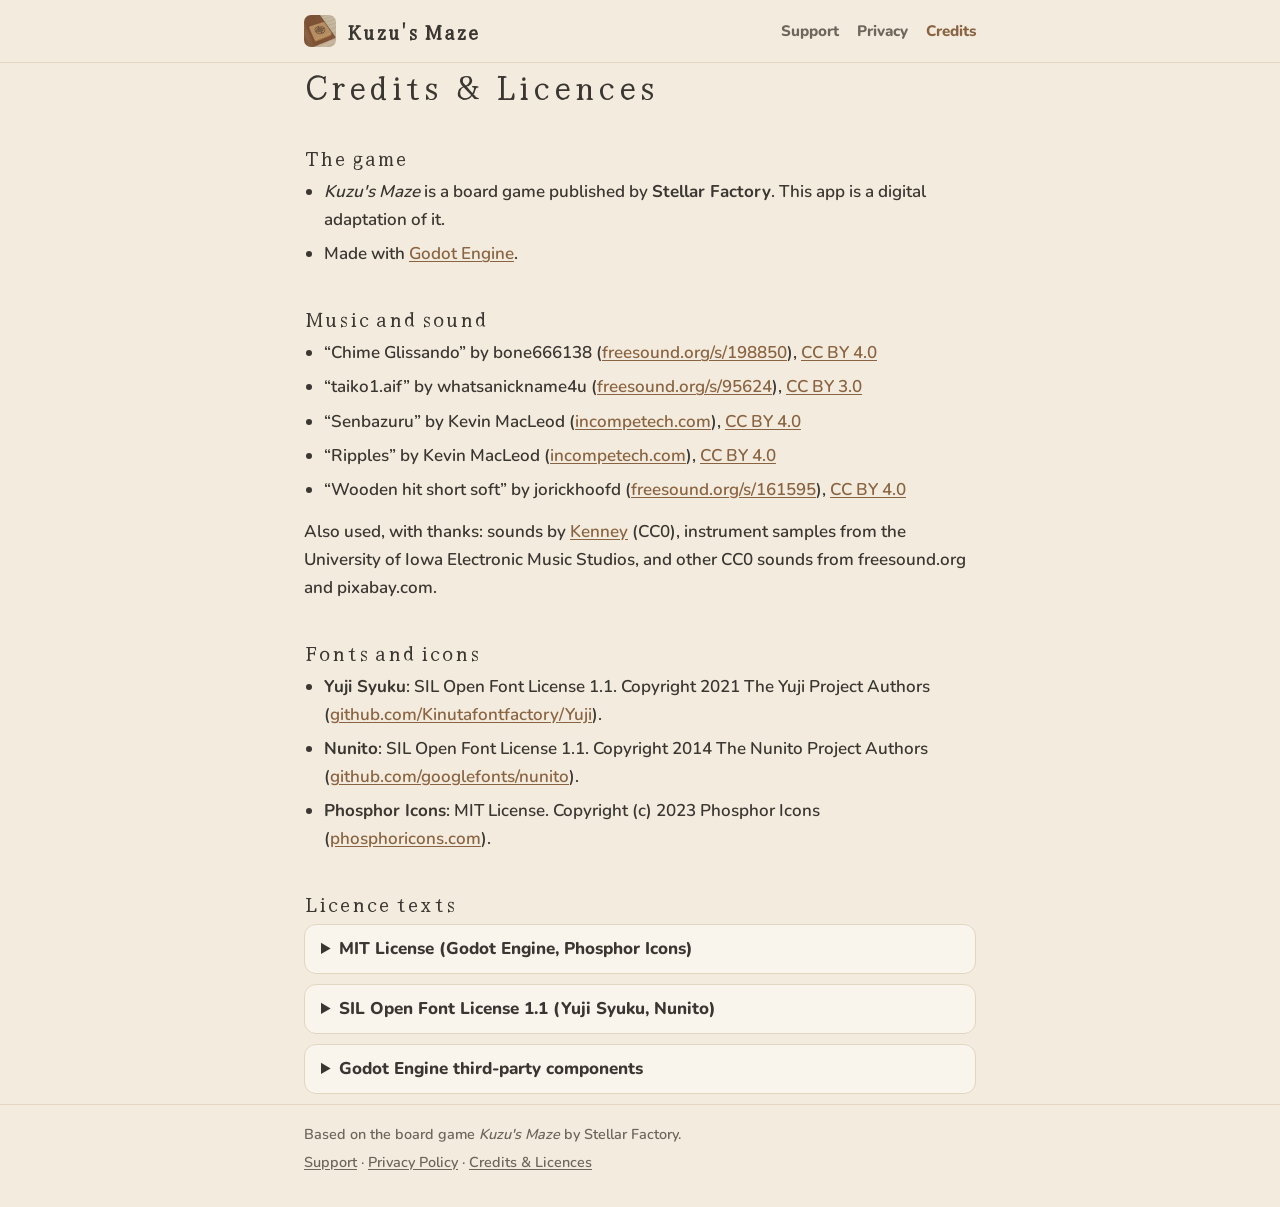
==== credits.html @ b376c998 "Add Kuzu's Maze website for GitHub Pages Static landing, privacy policy, support and credits pages f" ====
<!doctype html>
<html lang="en">
<head>
  <meta charset="utf-8">
  <meta name="viewport" content="width=device-width, initial-scale=1">
  <title>Credits &amp; Licences · Kuzu's Maze</title>
  <meta name="description" content="Credits and third-party licences for the Kuzu's Maze mobile game.">
  <link rel="icon" href="assets/favicon.png">
  <link rel="apple-touch-icon" href="assets/apple-touch-icon.png">
  <link rel="stylesheet" href="style.css">
</head>
<body>
  <header class="site">
    <div class="wrap">
      <a class="brand" href="./"><img src="assets/favicon.png" alt="">Kuzu's Maze</a>
      <nav>
        <a href="support.html">Support</a>
        <a href="privacy.html">Privacy</a>
        <a href="credits.html" aria-current="page">Credits</a>
      </nav>
    </div>
  </header>

  <main class="wrap">
    <h1>Credits &amp; Licences</h1>
    <!-- Keep in sync with Godot/assets/licenses/ (the in-app Licenses screen). -->

    <h2>The game</h2>
    <ul>
      <!-- TODO: add the original designer name(s) once Stellar Factory confirms the credits wording. -->
      <li><em>Kuzu's Maze</em> is a board game published by <strong>Stellar Factory</strong>. This app is a digital adaptation of it.</li>
      <!-- TODO: <li>Digital adaptation by <strong>[studio / developer name]</strong>.</li> -->
      <li>Made with <a href="https://godotengine.org">Godot Engine</a>.</li>
    </ul>

    <h2>Music and sound</h2>
    <ul>
      <li>“Chime Glissando” by bone666138 (<a href="https://freesound.org/s/198850/">freesound.org/s/198850</a>), <a href="https://creativecommons.org/licenses/by/4.0/">CC BY 4.0</a></li>
      <li>“taiko1.aif” by whatsanickname4u (<a href="https://freesound.org/s/95624/">freesound.org/s/95624</a>), <a href="https://creativecommons.org/licenses/by/3.0/">CC BY 3.0</a></li>
      <li>“Senbazuru” by Kevin MacLeod (<a href="https://incompetech.com">incompetech.com</a>), <a href="https://creativecommons.org/licenses/by/4.0/">CC BY 4.0</a></li>
      <li>“Ripples” by Kevin MacLeod (<a href="https://incompetech.com">incompetech.com</a>), <a href="https://creativecommons.org/licenses/by/4.0/">CC BY 4.0</a></li>
      <li>“Wooden hit short soft” by jorickhoofd (<a href="https://freesound.org/s/161595/">freesound.org/s/161595</a>), <a href="https://creativecommons.org/licenses/by/4.0/">CC BY 4.0</a></li>
    </ul>
    <p>Also used, with thanks: sounds by <a href="https://kenney.nl">Kenney</a> (CC0), instrument samples from the University of Iowa Electronic Music Studios, and other CC0 sounds from freesound.org and pixabay.com.</p>

    <h2>Fonts and icons</h2>
    <ul>
      <li><strong>Yuji Syuku</strong>: SIL Open Font License 1.1. Copyright 2021 The Yuji Project Authors (<a href="https://github.com/Kinutafontfactory/Yuji">github.com/Kinutafontfactory/Yuji</a>).</li>
      <li><strong>Nunito</strong>: SIL Open Font License 1.1. Copyright 2014 The Nunito Project Authors (<a href="https://github.com/googlefonts/nunito">github.com/googlefonts/nunito</a>).</li>
      <li><strong>Phosphor Icons</strong>: MIT License. Copyright (c) 2023 Phosphor Icons (<a href="https://phosphoricons.com">phosphoricons.com</a>).</li>
    </ul>

    <h2>Licence texts</h2>
    <details>
      <summary>MIT License (Godot Engine, Phosphor Icons)</summary>
<pre>Godot Engine:
Copyright (c) 2014-present Godot Engine contributors (see AUTHORS.md).
Copyright (c) 2007-2014 Juan Linietsky, Ariel Manzur.

Phosphor Icons:
Copyright (c) 2023 Phosphor Icons

Permission is hereby granted, free of charge, to any person obtaining a copy
of this software and associated documentation files (the "Software"), to deal
in the Software without restriction, including without limitation the rights
to use, copy, modify, merge, publish, distribute, sublicense, and/or sell
copies of the Software, and to permit persons to whom the Software is
furnished to do so, subject to the following conditions:

The above copyright notice and this permission notice shall be included in all
copies or substantial portions of the Software.

THE SOFTWARE IS PROVIDED "AS IS", WITHOUT WARRANTY OF ANY KIND, EXPRESS OR
IMPLIED, INCLUDING BUT NOT LIMITED TO THE WARRANTIES OF MERCHANTABILITY,
FITNESS FOR A PARTICULAR PURPOSE AND NONINFRINGEMENT. IN NO EVENT SHALL THE
AUTHORS OR COPYRIGHT HOLDERS BE LIABLE FOR ANY CLAIM, DAMAGES OR OTHER
LIABILITY, WHETHER IN AN ACTION OF CONTRACT, TORT OR OTHERWISE, ARISING FROM,
OUT OF OR IN CONNECTION WITH THE SOFTWARE OR THE USE OR OTHER DEALINGS IN THE
SOFTWARE.</pre>
    </details>
    <details>
      <summary>SIL Open Font License 1.1 (Yuji Syuku, Nunito)</summary>
<pre>PREAMBLE
The goals of the Open Font License (OFL) are to stimulate worldwide
development of collaborative font projects, to support the font creation
efforts of academic and linguistic communities, and to provide a free and
open framework in which fonts may be shared and improved in partnership
with others.

The OFL allows the licensed fonts to be used, studied, modified and
redistributed freely as long as they are not sold by themselves. The
fonts, including any derivative works, can be bundled, embedded,
redistributed and/or sold with any software provided that any reserved
names are not used by derivative works. The fonts and derivatives,
however, cannot be released under any other type of license. The
requirement for fonts to remain under this license does not apply
to any document created using the fonts or their derivatives.

DEFINITIONS
"Font Software" refers to the set of files released by the Copyright
Holder(s) under this license and clearly marked as such. This may
include source files, build scripts and documentation.

"Reserved Font Name" refers to any names specified as such after the
copyright statement(s).

"Original Version" refers to the collection of Font Software components as
distributed by the Copyright Holder(s).

"Modified Version" refers to any derivative made by adding to, deleting,
or substituting -- in part or in whole -- any of the components of the
Original Version, by changing formats or by porting the Font Software to a
new environment.

"Author" refers to any designer, engineer, programmer, technical
writer or other person who contributed to the Font Software.

PERMISSION &amp; CONDITIONS
Permission is hereby granted, free of charge, to any person obtaining
a copy of the Font Software, to use, study, copy, merge, embed, modify,
redistribute, and sell modified and unmodified copies of the Font
Software, subject to the following conditions:

1) Neither the Font Software nor any of its individual components,
in Original or Modified Versions, may be sold by itself.

2) Original or Modified Versions of the Font Software may be bundled,
redistributed and/or sold with any software, provided that each copy
contains the above copyright notice and this license. These can be
included either as stand-alone text files, human-readable headers or
in the appropriate machine-readable metadata fields within text or
binary files as long as those fields can be easily viewed by the user.

3) No Modified Version of the Font Software may use the Reserved Font
Name(s) unless explicit written permission is granted by the corresponding
Copyright Holder. This restriction only applies to the primary font name as
presented to the users.

4) The name(s) of the Copyright Holder(s) or the Author(s) of the Font
Software shall not be used to promote, endorse or advertise any
Modified Version, except to acknowledge the contribution(s) of the
Copyright Holder(s) and the Author(s) or with their explicit written
permission.

5) The Font Software, modified or unmodified, in part or in whole,
must be distributed entirely under this license, and must not be
distributed under any other license. The requirement for fonts to
remain under this license does not apply to any document created
using the Font Software.

TERMINATION
This license becomes null and void if any of the above conditions are
not met.

DISCLAIMER
THE FONT SOFTWARE IS PROVIDED "AS IS", WITHOUT WARRANTY OF ANY KIND,
EXPRESS OR IMPLIED, INCLUDING BUT NOT LIMITED TO ANY WARRANTIES OF
MERCHANTABILITY, FITNESS FOR A PARTICULAR PURPOSE AND NONINFRINGEMENT
OF COPYRIGHT, PATENT, TRADEMARK, OR OTHER RIGHT. IN NO EVENT SHALL THE
COPYRIGHT HOLDER BE LIABLE FOR ANY CLAIM, DAMAGES OR OTHER LIABILITY,
INCLUDING ANY GENERAL, SPECIAL, INDIRECT, INCIDENTAL, OR CONSEQUENTIAL
DAMAGES, WHETHER IN AN ACTION OF CONTRACT, TORT OR OTHERWISE, ARISING
FROM, OUT OF THE USE OR INABILITY TO USE THE FONT SOFTWARE OR FROM
OTHER DEALINGS IN THE FONT SOFTWARE.</pre>
    </details>
    <details>
      <summary>Godot Engine third-party components</summary>
      <p>Godot includes third-party libraries under their own licences. The full list is in the app (Credits → Licenses) and at <a href="https://godotengine.org/license/">godotengine.org/license</a>.</p>
    </details>
  </main>

  <footer class="site">
    <div class="wrap">
      <p>Based on the board game <em>Kuzu's Maze</em> by Stellar Factory.</p>
      <p><a href="support.html">Support</a> · <a href="privacy.html">Privacy Policy</a> · <a href="credits.html">Credits &amp; Licences</a></p>
    </div>
  </footer>
</body>
</html>
---- style.css ----
/* Kuzu's Maze site. Palette and fonts match the game (washi, warm wood, soft ink). */

@font-face {
  font-family: "Yuji Syuku";
  src: url("assets/fonts/yuji-syuku-latin.woff2") format("woff2");
  font-display: swap;
}

@font-face {
  font-family: "Nunito";
  src: url("assets/fonts/nunito-latin.woff2") format("woff2");
  font-weight: 200 1000;
  font-display: swap;
}

:root {
  --bg: #f3ebdd;
  --surface: #faf5ec;
  --ink: #3a3632;
  --muted: #6e655c;
  --wood: #a9805a;
  --wood-dark: #8a6442;
  --line: #e2d6c2;
  --on-wood: #fffaf2;
  color-scheme: light;
}

@media (prefers-color-scheme: dark) {
  :root {
    --bg: #23201d;
    --surface: #2c2824;
    --ink: #ece4d6;
    --muted: #b3a898;
    --wood: #c39a72;
    --wood-dark: #d8b48f;
    --line: #3d3731;
    --on-wood: #23201d;
    color-scheme: dark;
  }
}

* { box-sizing: border-box; }

html { -webkit-text-size-adjust: 100%; }

body {
  margin: 0;
  background: var(--bg);
  color: var(--ink);
  font: 600 1.0625rem/1.65 "Nunito", system-ui, sans-serif;
}

.wrap {
  max-width: 44rem;
  margin: 0 auto;
  padding: 0 16px;
}

header.site {
  border-bottom: 1px solid var(--line);
}

header.site .wrap {
  display: flex;
  flex-wrap: wrap;
  align-items: center;
  justify-content: space-between;
  gap: 8px 20px;
  padding-top: 14px;
  padding-bottom: 14px;
}

.brand {
  display: flex;
  align-items: center;
  gap: 10px;
  color: var(--ink);
  text-decoration: none;
  font-family: "Yuji Syuku", serif;
  font-size: 1.3rem;
}

.brand img { width: 32px; height: 32px; border-radius: 7px; }

nav { display: flex; flex-wrap: wrap; gap: 4px 18px; }
nav a { color: var(--muted); text-decoration: none; font-weight: 800; font-size: 0.95rem; }
nav a:hover, nav a[aria-current="page"] { color: var(--wood-dark); }

main { padding: 40px 0 56px; }

h1, h2 {
  font-family: "Yuji Syuku", serif;
  font-weight: 400;
  line-height: 1.25;
}

h1 { font-size: 2.2rem; margin: 0 0 8px; }
h2 { font-size: 1.35rem; margin: 36px 0 8px; }
h3 { font-size: 1.05rem; font-weight: 800; margin: 24px 0 4px; }

p, ul { margin: 0 0 14px; }
ul { padding-left: 1.25rem; }
li { margin-bottom: 6px; }

a { color: var(--wood-dark); text-underline-offset: 2px; }

.meta { color: var(--muted); font-size: 0.95rem; }

/* Landing */

.hero { text-align: center; padding-top: 16px; }
.hero img.icon {
  width: 160px;
  height: 160px;
  border-radius: 34px;
  box-shadow: 0 10px 28px rgb(58 54 50 / 0.18);
}
.hero h1 { font-size: 2.6rem; margin-top: 24px; }
.hero .tagline { color: var(--muted); max-width: 32rem; margin: 0 auto 28px; }

.stores {
  display: flex;
  flex-wrap: wrap;
  justify-content: center;
  gap: 12px;
}

.store {
  display: inline-flex;
  flex-direction: column;
  align-items: center;
  min-width: 190px;
  padding: 10px 22px;
  border-radius: 14px;
  background: var(--wood);
  color: var(--on-wood);
  text-decoration: none;
  line-height: 1.3;
}
.store small { font-size: 0.78rem; opacity: 0.85; }
.store span { font-size: 1.1rem; font-weight: 800; }
a.store:hover { background: var(--wood-dark); }
.store.soon { background: transparent; color: var(--muted); border: 1.5px dashed var(--line); }

.features {
  list-style: none;
  padding: 0;
  margin: 44px auto 0;
  max-width: 34rem;
  display: grid;
  gap: 10px;
  text-align: left;
}
.features li {
  background: var(--surface);
  border: 1px solid var(--line);
  border-radius: 12px;
  padding: 12px 16px;
  margin: 0;
}

/* Credits */

details {
  background: var(--surface);
  border: 1px solid var(--line);
  border-radius: 12px;
  padding: 10px 16px;
  margin-bottom: 10px;
}
summary { cursor: pointer; font-weight: 800; }
pre {
  white-space: pre-wrap;
  overflow-wrap: anywhere;
  font: 0.85rem/1.5 ui-monospace, "Cascadia Mono", Consolas, monospace;
  color: var(--muted);
  margin: 12px 0 4px;
}

footer.site {
  border-top: 1px solid var(--line);
  color: var(--muted);
  font-size: 0.9rem;
}
footer.site .wrap { padding-top: 18px; padding-bottom: 28px; }
footer.site p { margin: 0 0 4px; }
footer.site a { color: var(--muted); }
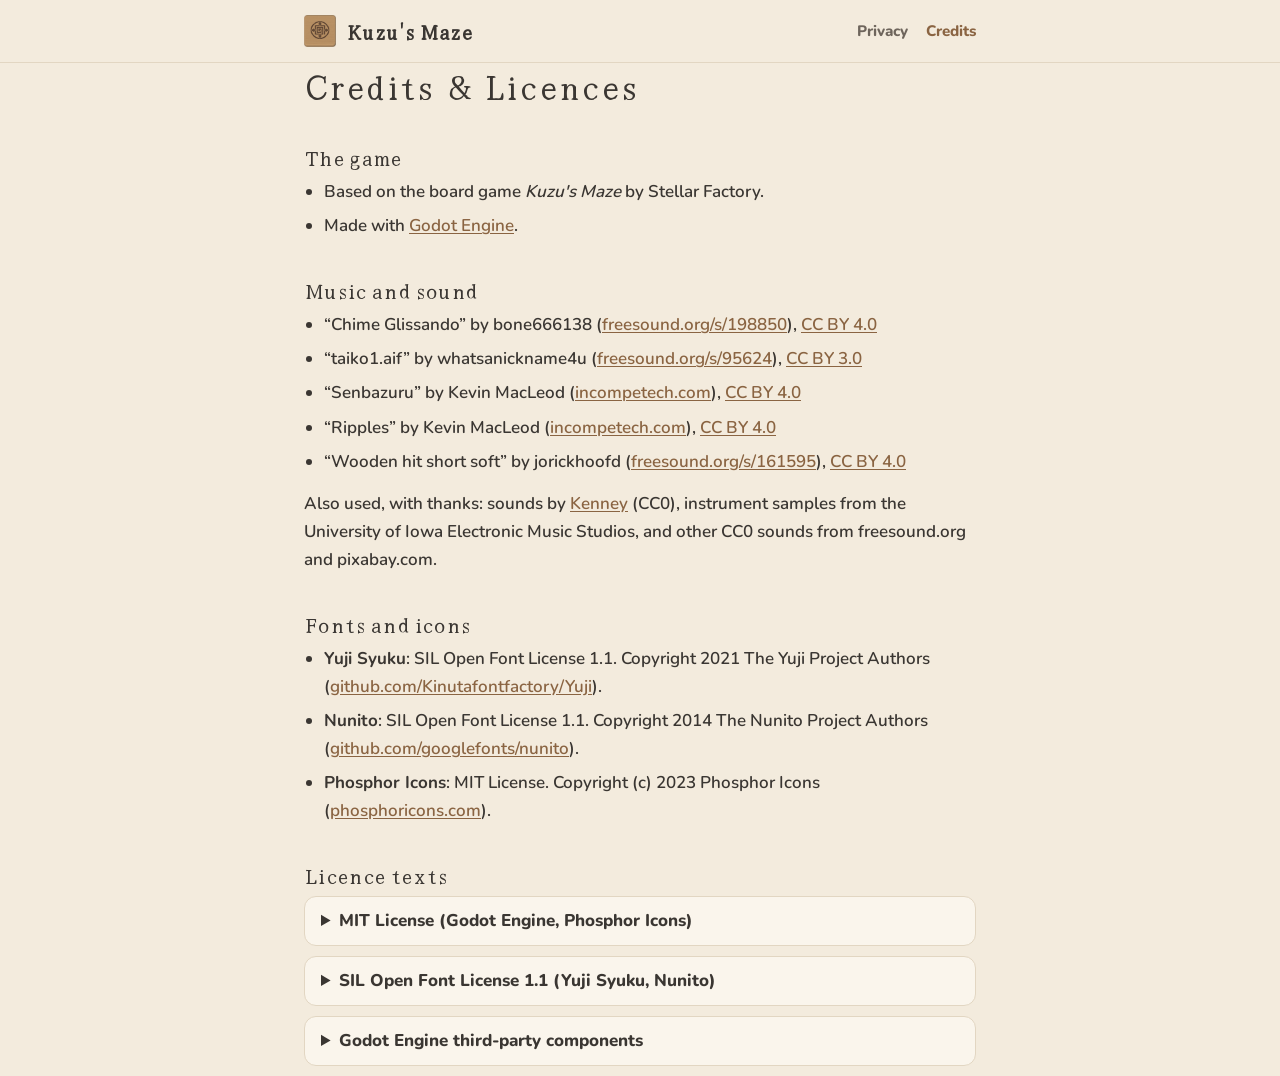
==== commit f25c39e5: "Simplify site to landing, privacy and credits Landing is now just the crest tile, name, one-line pit" ====
--- a/credits.html
+++ b/credits.html
@@ -14,7 +14,6 @@
     <div class="wrap">
       <a class="brand" href="./"><img src="assets/favicon.png" alt="">Kuzu's Maze</a>
       <nav>
-        <a href="support.html">Support</a>
         <a href="privacy.html">Privacy</a>
         <a href="credits.html" aria-current="page">Credits</a>
       </nav>
@@ -28,7 +27,7 @@
     <h2>The game</h2>
     <ul>
       <!-- TODO: add the original designer name(s) once Stellar Factory confirms the credits wording. -->
-      <li><em>Kuzu's Maze</em> is a board game published by <strong>Stellar Factory</strong>. This app is a digital adaptation of it.</li>
+      <li>Based on the board game <em>Kuzu's Maze</em> by Stellar Factory.</li>
       <!-- TODO: <li>Digital adaptation by <strong>[studio / developer name]</strong>.</li> -->
       <li>Made with <a href="https://godotengine.org">Godot Engine</a>.</li>
     </ul>
@@ -169,11 +168,5 @@
     </details>
   </main>
 
-  <footer class="site">
-    <div class="wrap">
-      <p>Based on the board game <em>Kuzu's Maze</em> by Stellar Factory.</p>
-      <p><a href="support.html">Support</a> · <a href="privacy.html">Privacy Policy</a> · <a href="credits.html">Credits &amp; Licences</a></p>
-    </div>
-  </footer>
 </body>
 </html>
--- a/style.css
+++ b/style.css
@@ -78,9 +78,10 @@
   text-decoration: none;
   font-family: "Yuji Syuku", serif;
   font-size: 1.3rem;
+  letter-spacing: -0.03em;
 }
 
-.brand img { width: 32px; height: 32px; border-radius: 7px; }
+.brand img { width: 32px; height: 32px; }
 
 nav { display: flex; flex-wrap: wrap; gap: 4px 18px; }
 nav a { color: var(--muted); text-decoration: none; font-weight: 800; font-size: 0.95rem; }
@@ -90,6 +91,7 @@
 
 h1, h2 {
   font-family: "Yuji Syuku", serif;
+  letter-spacing: -0.03em;
   font-weight: 400;
   line-height: 1.25;
 }
@@ -108,15 +110,23 @@
 
 /* Landing */
 
-.hero { text-align: center; padding-top: 16px; }
-.hero img.icon {
-  width: 160px;
-  height: 160px;
-  border-radius: 34px;
-  box-shadow: 0 10px 28px rgb(58 54 50 / 0.18);
+.hero {
+  min-height: calc(100vh - 64px);
+  min-height: calc(100svh - 64px);
+  display: flex;
+  flex-direction: column;
+  align-items: center;
+  justify-content: center;
+  text-align: center;
+  padding: 32px 16px 64px;
 }
-.hero h1 { font-size: 2.6rem; margin-top: 24px; }
-.hero .tagline { color: var(--muted); max-width: 32rem; margin: 0 auto 28px; }
+.hero .logo {
+  width: 168px;
+  height: 168px;
+  filter: drop-shadow(0 10px 18px rgb(58 54 50 / 0.22));
+}
+.hero h1 { font-size: 2.8rem; margin: 20px 0 10px; }
+.hero .tagline { color: var(--muted); max-width: 30rem; margin: 0 auto 28px; }
 
 .stores {
   display: flex;
@@ -142,23 +152,6 @@
 a.store:hover { background: var(--wood-dark); }
 .store.soon { background: transparent; color: var(--muted); border: 1.5px dashed var(--line); }
 
-.features {
-  list-style: none;
-  padding: 0;
-  margin: 44px auto 0;
-  max-width: 34rem;
-  display: grid;
-  gap: 10px;
-  text-align: left;
-}
-.features li {
-  background: var(--surface);
-  border: 1px solid var(--line);
-  border-radius: 12px;
-  padding: 12px 16px;
-  margin: 0;
-}
-
 /* Credits */
 
 details {
@@ -176,12 +169,3 @@
   color: var(--muted);
   margin: 12px 0 4px;
 }
-
-footer.site {
-  border-top: 1px solid var(--line);
-  color: var(--muted);
-  font-size: 0.9rem;
-}
-footer.site .wrap { padding-top: 18px; padding-bottom: 28px; }
-footer.site p { margin: 0 0 4px; }
-footer.site a { color: var(--muted); }
